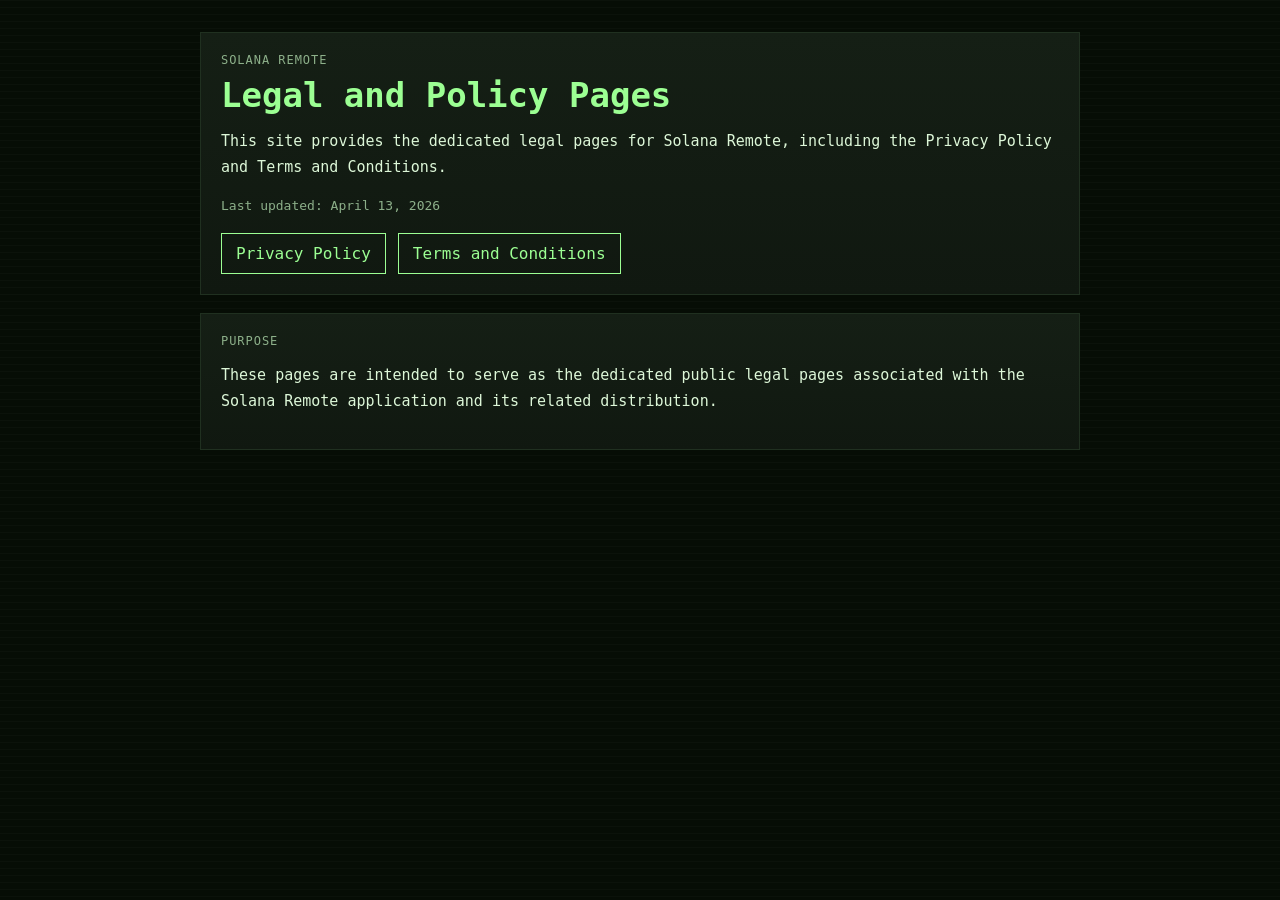
==== docs/index.html @ 721c3bf4 "Add dedicated legal pages for GitHub Pages" ====
<!doctype html>
<html lang="en">
  <head>
    <meta charset="utf-8" />
    <meta name="viewport" content="width=device-width, initial-scale=1" />
    <title>Solana Remote Legal Pages</title>
    <link rel="stylesheet" href="./styles.css" />
  </head>
  <body>
    <main class="page">
      <section class="hero">
        <div class="eyebrow">Solana Remote</div>
        <h1>Legal and Policy Pages</h1>
        <p>
          This site provides the dedicated legal pages for Solana Remote, including
          the Privacy Policy and Terms and Conditions.
        </p>
        <p class="meta">Last updated: April 13, 2026</p>
        <nav class="nav">
          <a href="./privacy-policy.html">Privacy Policy</a>
          <a href="./terms-conditions.html">Terms and Conditions</a>
        </nav>
      </section>

      <section class="panel">
        <div class="eyebrow">Purpose</div>
        <p>
          These pages are intended to serve as the dedicated public legal pages
          associated with the Solana Remote application and its related distribution.
        </p>
      </section>
    </main>
  </body>
</html>
---- docs/styles.css ----
* {
  box-sizing: border-box;
}

:root {
  color-scheme: dark;
  --bg: #071006;
  --panel: #101810;
  --panel-2: #151f15;
  --line: #203020;
  --text: #ddf7d8;
  --muted: #8db08a;
  --accent: #9cff93;
  --accent-2: #00fc40;
  --warn: #ff7351;
}

body {
  margin: 0;
  font-family: "SFMono-Regular", "Menlo", "Monaco", "Consolas", monospace;
  background:
    linear-gradient(180deg, rgba(0, 0, 0, 0.18), rgba(0, 0, 0, 0.18)),
    repeating-linear-gradient(
      to bottom,
      rgba(255, 255, 255, 0.025) 0,
      rgba(255, 255, 255, 0.025) 1px,
      transparent 1px,
      transparent 7px
    ),
    var(--bg);
  color: var(--text);
}

.page {
  max-width: 920px;
  margin: 0 auto;
  padding: 32px 20px 64px;
}

.hero,
.panel {
  border: 1px solid var(--line);
  background: linear-gradient(180deg, var(--panel-2), var(--panel));
  padding: 20px;
  margin-bottom: 18px;
}

.eyebrow {
  color: var(--muted);
  font-size: 12px;
  text-transform: uppercase;
  letter-spacing: 0.08em;
  margin-bottom: 10px;
}

h1, h2, h3 {
  margin: 0 0 12px;
  color: var(--accent);
}

h1 {
  font-size: 34px;
  line-height: 1.1;
}

h2 {
  font-size: 20px;
  margin-top: 20px;
}

p, li {
  color: var(--text);
  line-height: 1.7;
  font-size: 15px;
}

ul {
  padding-left: 20px;
}

a {
  color: var(--accent);
}

.nav {
  display: flex;
  gap: 12px;
  flex-wrap: wrap;
  margin-top: 16px;
}

.nav a {
  text-decoration: none;
  border: 1px solid var(--accent);
  padding: 10px 14px;
}

.meta {
  color: var(--muted);
  font-size: 13px;
}

.warning {
  color: var(--warn);
}
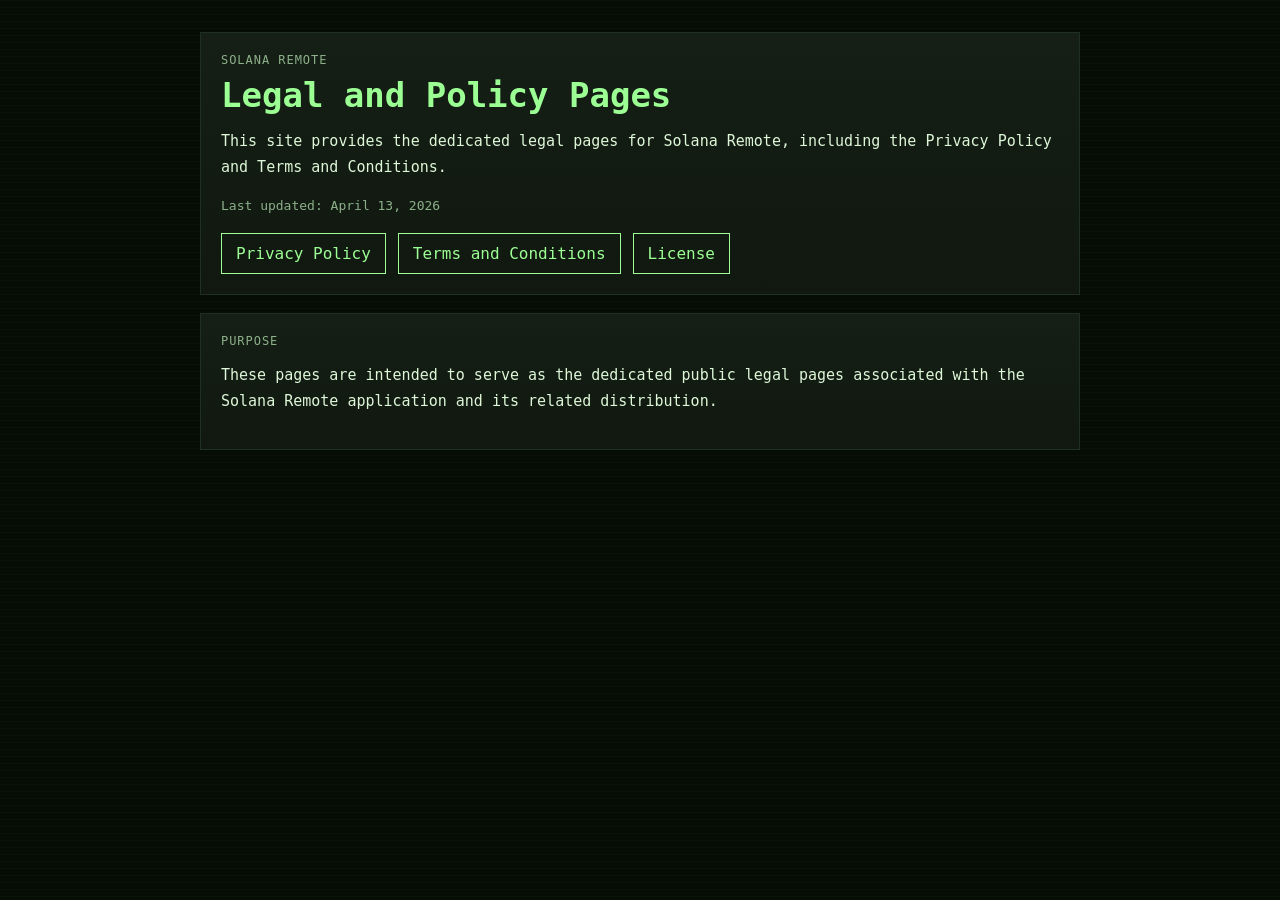
==== commit d768fded: "Add standalone license page for GitHub Pages" ====
--- a/docs/index.html
+++ b/docs/index.html
@@ -19,6 +19,7 @@
         <nav class="nav">
           <a href="./privacy-policy.html">Privacy Policy</a>
           <a href="./terms-conditions.html">Terms and Conditions</a>
+          <a href="./license.html">License</a>
         </nav>
       </section>
 
